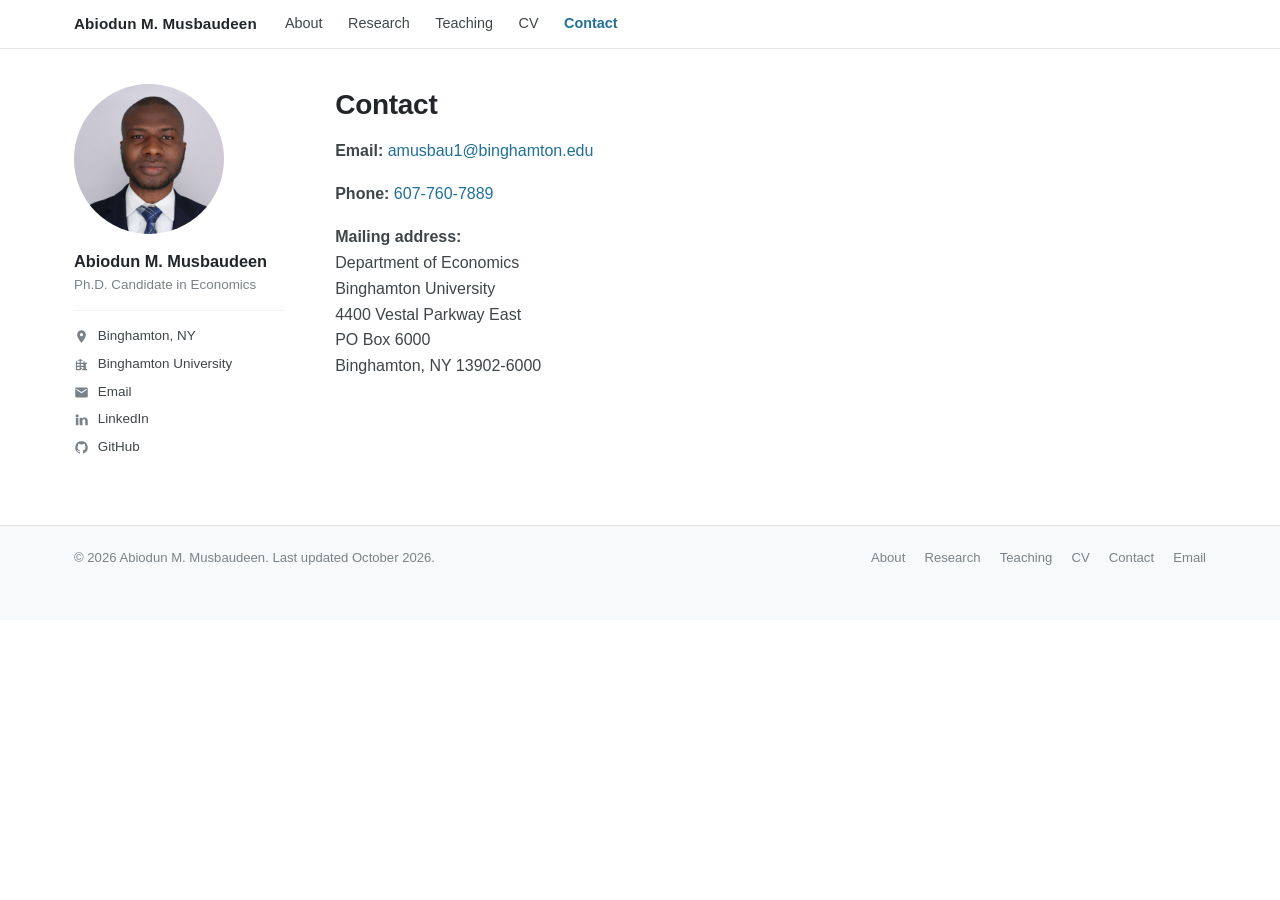
==== contact.html @ 8efd1ab5 "Keep references at end and add committee summary near top" ====
<!DOCTYPE html>
<html lang="en">
<head>
<meta charset="utf-8">
<meta name="viewport" content="width=device-width, initial-scale=1">
<title>Contact | Abiodun M. Musbaudeen</title>
<meta name="description" content="Contact Abiodun M. Musbaudeen, Economics Ph.D. candidate at Binghamton University. Email, phone number, and department mailing address.">
<link rel="canonical" href="https://abiodunmusbaudeen.com/contact.html">
<link rel="icon" href="assets/img/favicon.svg" type="image/svg+xml">

<meta property="og:type" content="website">
<meta property="og:title" content="Contact | Abiodun M. Musbaudeen">
<meta property="og:description" content="Contact Abiodun M. Musbaudeen, Economics Ph.D. candidate at Binghamton University. Email, phone number, and department mailing address.">
<meta property="og:url" content="https://abiodunmusbaudeen.com/contact.html">
<meta property="og:image" content="https://abiodunmusbaudeen.com/assets/img/og-card.png">
<meta property="og:image:width" content="1200">
<meta property="og:image:height" content="630">
<meta name="twitter:card" content="summary_large_image">
<meta name="twitter:title" content="Contact | Abiodun M. Musbaudeen">
<meta name="twitter:description" content="Contact Abiodun M. Musbaudeen, Economics Ph.D. candidate at Binghamton University. Email, phone number, and department mailing address.">
<meta name="twitter:image" content="https://abiodunmusbaudeen.com/assets/img/og-card.png">

<link rel="stylesheet" href="assets/css/style.css">
</head>
<body>
<a class="skip" href="#main">Skip to content</a>

<header class="masthead">
  <div class="masthead-inner">
    <a class="site-name" href="index.html">Abiodun M. Musbaudeen</a>
    <nav aria-label="Primary">
      <ul>
        <li><a href="index.html">About</a></li>
        <li><a href="research.html">Research</a></li>
        <li><a href="teaching.html">Teaching</a></li>
        <li><a href="files/cv.pdf?v=20261104-committee-summary">CV</a></li>
        <li><a href="contact.html" aria-current="page">Contact</a></li>
      </ul>
    </nav>
  </div>
</header>

<div class="layout">

  <aside class="author">
    <img class="avatar" src="assets/img/portrait.jpg" width="300" height="300"
         alt="Abiodun M. Musbaudeen">
    <p class="name">Abiodun M. Musbaudeen</p>
    <p class="title">Ph.D. Candidate in Economics</p>
    <ul>
      <li>
        <svg viewBox="0 0 24 24" aria-hidden="true"><path d="M12 2C8.1 2 5 5.1 5 9c0 5.2 7 13 7 13s7-7.8 7-13c0-3.9-3.1-7-7-7zm0 9.5A2.5 2.5 0 1 1 12 6.5a2.5 2.5 0 0 1 0 5z"/></svg>
        <span>Binghamton, NY</span>
      </li>
      <li>
        <svg viewBox="0 0 24 24" aria-hidden="true"><path d="M3 21V7l7-4 7 4v2h4v12h-8v-4h-2v4H3zm2-2h4v-3H5v3zm0-5h4v-3H5v3zm0-5h4V6H5v3zm6 10h4v-3h-4v3zm0-5h4v-3h-4v3zm0-5h4V6h-4v3zm8 10h2v-8h-2v8z"/></svg>
        <span>Binghamton University</span>
      </li>
      <li>
        <svg viewBox="0 0 24 24" aria-hidden="true"><path d="M20 4H4a2 2 0 0 0-2 2v12a2 2 0 0 0 2 2h16a2 2 0 0 0 2-2V6a2 2 0 0 0-2-2zm0 4-8 5-8-5V6l8 5 8-5v2z"/></svg>
        <a href="mailto:amusbau1@binghamton.edu">Email</a>
      </li>
      <li>
        <svg viewBox="0 0 24 24" aria-hidden="true"><path d="M4.98 3.5a2.5 2.5 0 1 0 0 5 2.5 2.5 0 0 0 0-5zM3 9h4v12H3V9zm6 0h3.8v1.7h.05c.53-1 1.83-2.05 3.76-2.05C20.6 8.65 22 10.6 22 14v7h-4v-6.2c0-1.5-.03-3.4-2.07-3.4-2.08 0-2.4 1.6-2.4 3.3V21H9V9z"/></svg>
        <a href="https://www.linkedin.com/in/abiodun-m-musbaudeen-35640b6a/">LinkedIn</a>
      </li>
      <li>
        <svg viewBox="0 0 24 24" aria-hidden="true"><path d="M12 2a10 10 0 0 0-3.16 19.49c.5.09.68-.22.68-.48v-1.7c-2.78.6-3.37-1.34-3.37-1.34-.45-1.16-1.11-1.47-1.11-1.47-.91-.62.07-.6.07-.6 1 .07 1.53 1.03 1.53 1.03.9 1.53 2.34 1.09 2.91.83.09-.65.35-1.09.63-1.34-2.22-.25-4.56-1.11-4.56-4.94 0-1.09.39-1.98 1.03-2.68-.1-.25-.45-1.27.1-2.65 0 0 .84-.27 2.75 1.02a9.5 9.5 0 0 1 5 0c1.91-1.29 2.75-1.02 2.75-1.02.55 1.38.2 2.4.1 2.65.64.7 1.03 1.59 1.03 2.68 0 3.84-2.34 4.69-4.57 4.94.36.31.68.92.68 1.85v2.74c0 .27.18.58.69.48A10 10 0 0 0 12 2z"/></svg>
        <a href="https://github.com/abiodunmusbaudeen">GitHub</a>
      </li>
    </ul>
  </aside>

  <main class="content" id="main">

    <h1>Contact</h1>
      <p><strong>Email:</strong> <a href="mailto:amusbau1@binghamton.edu">amusbau1@binghamton.edu</a></p>
      <p><strong>Phone:</strong> <a href="tel:+16077607889">607-760-7889</a></p>
      <p>
        <strong>Mailing address:</strong><br>
        Department of Economics<br>
        Binghamton University<br>
        4400 Vestal Parkway East<br>
        PO Box 6000<br>
        Binghamton, NY 13902-6000
      </p>
  </main>
</div>

<footer class="site-footer">
  <div class="inner">
    <p>&copy; 2026 Abiodun M. Musbaudeen. Last updated October 2026.</p>
    <div class="links">
      <a href="index.html">About</a>
      <a href="research.html">Research</a>
      <a href="teaching.html">Teaching</a>
      <a href="files/cv.pdf?v=20261104-committee-summary">CV</a>
      <a href="contact.html">Contact</a>
      <a href="mailto:amusbau1@binghamton.edu">Email</a>
    </div>
  </div>
</footer>
<!-- Cloudflare Web Analytics --><script defer src='https://static.cloudflareinsights.com/beacon.min.js' data-cf-beacon='{"token": "e191a6c6ba9b41e5affc2aa4573480d8"}'></script><!-- End Cloudflare Web Analytics -->
</body>
</html>
---- assets/css/style.css ----
/* ==========================================================================
   Abiodun M. Musbaudeen — academic site
   Light only. No JavaScript. No external requests.
   ========================================================================== */

:root {
  color-scheme: light only;

  --paper:     #ffffff;
  --ink:       #3f4548;
  --ink-strong:#222629;
  --ink-muted: #7a8288;
  --rule:      #e4e6e8;
  --rule-soft: #f0f1f2;
  --accent:    #1f6f99;
  --accent-dk: #14506f;
  --wash:      #f8f9fa;

  --sans: -apple-system, BlinkMacSystemFont, "Segoe UI", Roboto,
          "Helvetica Neue", Helvetica, Arial, sans-serif;
}

*, *::before, *::after { box-sizing: border-box; }

html { -webkit-text-size-adjust: 100%; scroll-behavior: smooth; }

body {
  margin: 0;
  background: var(--paper);
  color: var(--ink);
  font-family: var(--sans);
  font-size: 16px;
  line-height: 1.62;
  -webkit-font-smoothing: antialiased;
}

a { color: var(--accent); text-decoration: none; }
a:hover, a:focus-visible { color: var(--accent-dk); text-decoration: underline; }
:focus-visible { outline: 2px solid var(--accent); outline-offset: 2px; }

.skip {
  position: absolute; left: -9999px;
  background: #fff; color: var(--ink-strong);
  padding: 0.6rem 1rem; border: 1px solid var(--rule); z-index: 50;
}
.skip:focus { left: 1rem; top: 1rem; }

/* ---------- masthead --------------------------------------------------- */

.masthead {
  position: sticky; top: 0; z-index: 20;
  background: rgba(255,255,255,0.97);
  border-bottom: 1px solid var(--rule);
}
.masthead-inner {
  max-width: 1180px; margin: 0 auto;
  padding: 0 1.5rem;
  display: flex; align-items: center; flex-wrap: wrap;
  gap: 0 1.75rem;
  min-height: 48px;
}
.site-name {
  font-weight: 700; font-size: 0.95rem;
  color: var(--ink-strong); letter-spacing: 0.01em;
  padding: 0.6rem 0;
}
.site-name:hover { color: var(--accent); text-decoration: none; }

.masthead nav ul {
  list-style: none; margin: 0; padding: 0;
  display: flex; flex-wrap: wrap; gap: 0 1.6rem;
}
.masthead nav a {
  display: block; padding: 0.6rem 0;
  font-size: 0.9rem; color: var(--ink);
}
.masthead nav a:hover { color: var(--accent); text-decoration: none; }
.masthead nav a[aria-current="page"] { color: var(--accent); font-weight: 600; }

/* ---------- layout ----------------------------------------------------- */

.layout {
  max-width: 1180px; margin: 0 auto;
  padding: 2.2rem 1.5rem 4rem;
  display: grid;
  grid-template-columns: 210px minmax(0, 1fr);
  gap: 0 3.2rem;
  align-items: start;
}

/* ---------- author sidebar --------------------------------------------- */

.author {
  position: sticky; top: 72px;
  font-size: 0.84rem;
  line-height: 1.5;
}
.author img.avatar {
  width: 150px; height: 150px;
  border-radius: 50%;
  object-fit: cover;
  display: block;
  margin: 0 0 1.05rem;
}
.author .name {
  font-size: 1.02rem; font-weight: 700;
  color: var(--ink-strong);
  margin: 0 0 0.15rem;
  line-height: 1.3;
}
.author .title {
  color: var(--ink-muted);
  margin: 0 0 0.95rem;
}
.author ul {
  list-style: none; margin: 0; padding: 0;
  border-top: 1px solid var(--rule-soft);
  padding-top: 0.7rem;
}
.author li {
  display: flex; align-items: flex-start; gap: 0.55rem;
  padding: 0.24rem 0;
}
.author li svg {
  width: 15px; height: 15px; flex: 0 0 15px;
  margin-top: 0.19rem;
  fill: var(--ink-muted);
}
.author li a { color: var(--ink); }
.author li a:hover { color: var(--accent); }

/* ---------- content ---------------------------------------------------- */

.content { min-width: 0; padding-top: 0.2rem; }

h1 {
  font-size: 1.75rem; font-weight: 700;
  color: var(--ink-strong);
  letter-spacing: -0.01em;
  margin: 0 0 1rem;
  line-height: 1.25;
}
h2 {
  font-size: 1.22rem; font-weight: 700;
  color: var(--ink-strong);
  margin: 2.3rem 0 0.85rem;
  padding-bottom: 0.4rem;
  border-bottom: 1px solid var(--rule);
}
h3 {
  font-size: 1.04rem; font-weight: 600;
  color: var(--ink-strong);
  margin: 0 0 0.25rem; line-height: 1.4;
}

p { margin: 0 0 1.05rem; }
.content > p:last-child { margin-bottom: 0; }

.muted { color: var(--ink-muted); }
.small { font-size: 0.9rem; }

ul.plain { list-style: none; margin: 0 0 1.1rem; padding: 0; }
ul.bullets { margin: 0 0 1.15rem; padding-left: 1.25rem; }
ul.bullets li { margin-bottom: 0.3rem; }

/* ---------- papers ----------------------------------------------------- */

.paper {
  padding-bottom: 1.6rem;
  margin-bottom: 1.6rem;
  border-bottom: 1px solid var(--rule-soft);
}
.paper:last-child { border-bottom: 0; margin-bottom: 0; padding-bottom: 0; }

.paper .ptitle {
  font-size: 1.08rem; font-weight: 700;
  color: var(--accent);
  margin: 0 0 0.3rem; line-height: 1.4;
}
.paper .ptitle a { color: var(--accent); text-decoration: underline; }

.paper .coauthors { font-size: 0.92rem; margin: 0 0 0.25rem; }
.paper .venue { font-size: 0.92rem; margin: 0 0 0.25rem; }
.paper .venue em { font-style: italic; }
.paper .pstatus {
  font-size: 0.92rem; font-style: italic;
  color: var(--ink-muted);
  margin: 0 0 0.55rem;
}
.paper .plinks {
  font-size: 0.88rem; margin: 0 0 0.55rem;
  display: flex; flex-wrap: wrap; gap: 0.3rem 1.1rem;
}
.abstract-label {
  font-size: 0.85rem; font-weight: 700;
  color: var(--ink-strong);
  border-bottom: 1px solid var(--rule);
  display: inline-block;
  margin: 0.2rem 0 0.5rem;
  padding-bottom: 0.1rem;
}
.paper .abstract { font-size: 0.94rem; margin: 0 0 0.6rem; }

.jmp-flag {
  display: inline-block;
  font-size: 0.72rem; font-weight: 700;
  letter-spacing: 0.06em; text-transform: uppercase;
  color: #fff; background: var(--accent);
  border-radius: 2px;
  padding: 0.12rem 0.45rem;
  margin-bottom: 0.45rem;
}

/* ---------- lists and tables ------------------------------------------- */

.entry-list { list-style: none; margin: 0 0 1rem; padding: 0; }
.entry-list li {
  display: flex; justify-content: space-between; align-items: baseline;
  gap: 1.5rem; padding: 0.45rem 0;
  border-bottom: 1px solid var(--rule-soft);
  font-size: 0.94rem;
}
.entry-list li:last-child { border-bottom: 0; }
.entry-list .when { color: var(--ink-muted); font-size: 0.86rem; white-space: nowrap; }

.table-scroll { overflow-x: auto; margin-bottom: 1.2rem; }
table { width: 100%; border-collapse: collapse; font-size: 0.91rem; }
thead th {
  font-size: 0.75rem; font-weight: 700;
  letter-spacing: 0.05em; text-transform: uppercase;
  color: var(--ink-muted); text-align: left;
  padding: 0 0.85rem 0.45rem 0;
  border-bottom: 2px solid var(--rule);
  white-space: nowrap;
}
tbody td {
  padding: 0.5rem 0.85rem 0.5rem 0;
  border-bottom: 1px solid var(--rule-soft);
  vertical-align: top;
}
tbody tr:last-child td { border-bottom: 0; }
td.term { white-space: nowrap; color: var(--ink-muted); }
td.who { white-space: nowrap; }

.note {
  background: var(--wash);
  border-left: 3px solid var(--rule);
  padding: 0.85rem 1.1rem;
  font-size: 0.93rem;
  margin-bottom: 1.1rem;
}

.doc-links {
  display: flex; flex-wrap: wrap; gap: 0.4rem 1.4rem;
  font-size: 0.92rem; margin: 0 0 1.1rem;
}

/* ---------- footer ----------------------------------------------------- */

.site-footer {
  border-top: 1px solid var(--rule);
  background: var(--wash);
}
.site-footer .inner {
  max-width: 1180px; margin: 0 auto;
  padding: 1.3rem 1.5rem 2.2rem;
  display: flex; flex-wrap: wrap;
  justify-content: space-between; gap: 0.6rem 1.5rem;
  font-size: 0.82rem; color: var(--ink-muted);
}
.site-footer a { color: var(--ink-muted); }
.site-footer a:hover { color: var(--accent); }
.site-footer .links { display: flex; flex-wrap: wrap; gap: 1.2rem; }

/* ---------- responsive ------------------------------------------------- */

@media (max-width: 860px) {
  .layout {
    grid-template-columns: 1fr;
    gap: 1.8rem;
    padding-top: 1.8rem;
  }
  .author {
    position: static;
    display: grid;
    grid-template-columns: 110px minmax(0,1fr);
    gap: 0 1.2rem;
    align-items: start;
    padding-bottom: 1.4rem;
    border-bottom: 1px solid var(--rule);
  }
  .author img.avatar { width: 110px; height: 110px; margin-bottom: 0; }
  .author .name, .author .title { grid-column: 2; }
  .author ul { grid-column: 2; border-top: 0; padding-top: 0.2rem; }
  .entry-list li { flex-direction: column; gap: 0.1rem; }
  h1 { font-size: 1.5rem; }
}

@media (max-width: 480px) {
  .author { grid-template-columns: 1fr; gap: 1rem; }
  .author .name, .author .title, .author ul { grid-column: 1; }
}

/* ---------- print ------------------------------------------------------ */

@media print {
  .masthead, .site-footer, .skip, .doc-links, .paper .plinks { display: none; }
  .layout { display: block; max-width: none; padding: 0; }
  .author { position: static; margin-bottom: 1.5rem; }
  body { font-size: 10.5pt; color: #000; }
  a { color: #000; text-decoration: none; }
  .paper { break-inside: avoid; }
}
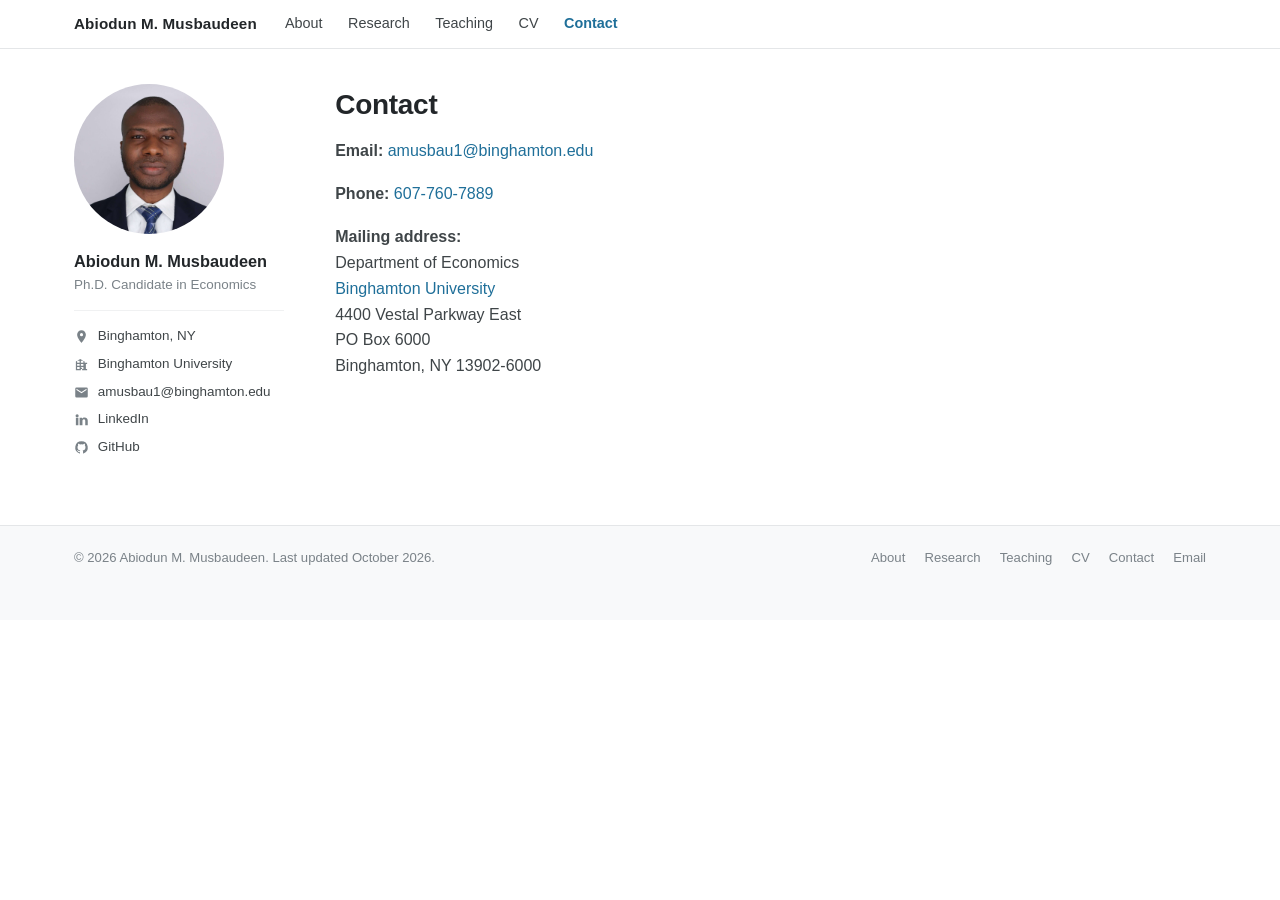
==== commit dfaca014: "Link university affiliation, email address, and directions" ====
--- a/contact.html
+++ b/contact.html
@@ -33,7 +33,7 @@
         <li><a href="index.html">About</a></li>
         <li><a href="research.html">Research</a></li>
         <li><a href="teaching.html">Teaching</a></li>
-        <li><a href="files/cv.pdf?v=20261104-committee-summary">CV</a></li>
+        <li><a href="files/cv.pdf?v=20261125-jmp-question">CV</a></li>
         <li><a href="contact.html" aria-current="page">Contact</a></li>
       </ul>
     </nav>
@@ -50,19 +50,19 @@
     <ul>
       <li>
         <svg viewBox="0 0 24 24" aria-hidden="true"><path d="M12 2C8.1 2 5 5.1 5 9c0 5.2 7 13 7 13s7-7.8 7-13c0-3.9-3.1-7-7-7zm0 9.5A2.5 2.5 0 1 1 12 6.5a2.5 2.5 0 0 1 0 5z"/></svg>
-        <span>Binghamton, NY</span>
+        <a href="https://www.google.com/maps/dir/?api=1&amp;destination=Binghamton%2C%20NY" aria-label="Binghamton, NY directions on Google Maps">Binghamton, NY</a>
       </li>
       <li>
         <svg viewBox="0 0 24 24" aria-hidden="true"><path d="M3 21V7l7-4 7 4v2h4v12h-8v-4h-2v4H3zm2-2h4v-3H5v3zm0-5h4v-3H5v3zm0-5h4V6H5v3zm6 10h4v-3h-4v3zm0-5h4v-3h-4v3zm0-5h4V6h-4v3zm8 10h2v-8h-2v8z"/></svg>
-        <span>Binghamton University</span>
+        <a href="https://www.binghamton.edu/">Binghamton University</a>
       </li>
       <li>
         <svg viewBox="0 0 24 24" aria-hidden="true"><path d="M20 4H4a2 2 0 0 0-2 2v12a2 2 0 0 0 2 2h16a2 2 0 0 0 2-2V6a2 2 0 0 0-2-2zm0 4-8 5-8-5V6l8 5 8-5v2z"/></svg>
-        <a href="mailto:amusbau1@binghamton.edu">Email</a>
+        <a href="mailto:amusbau1@binghamton.edu">amusbau1@binghamton.edu</a>
       </li>
       <li>
         <svg viewBox="0 0 24 24" aria-hidden="true"><path d="M4.98 3.5a2.5 2.5 0 1 0 0 5 2.5 2.5 0 0 0 0-5zM3 9h4v12H3V9zm6 0h3.8v1.7h.05c.53-1 1.83-2.05 3.76-2.05C20.6 8.65 22 10.6 22 14v7h-4v-6.2c0-1.5-.03-3.4-2.07-3.4-2.08 0-2.4 1.6-2.4 3.3V21H9V9z"/></svg>
-        <a href="https://www.linkedin.com/in/abiodun-m-musbaudeen-35640b6a/">LinkedIn</a>
+        <a href="https://www.linkedin.com/in/abiodun-musbaudeen-35640b6a/">LinkedIn</a>
       </li>
       <li>
         <svg viewBox="0 0 24 24" aria-hidden="true"><path d="M12 2a10 10 0 0 0-3.16 19.49c.5.09.68-.22.68-.48v-1.7c-2.78.6-3.37-1.34-3.37-1.34-.45-1.16-1.11-1.47-1.11-1.47-.91-.62.07-.6.07-.6 1 .07 1.53 1.03 1.53 1.03.9 1.53 2.34 1.09 2.91.83.09-.65.35-1.09.63-1.34-2.22-.25-4.56-1.11-4.56-4.94 0-1.09.39-1.98 1.03-2.68-.1-.25-.45-1.27.1-2.65 0 0 .84-.27 2.75 1.02a9.5 9.5 0 0 1 5 0c1.91-1.29 2.75-1.02 2.75-1.02.55 1.38.2 2.4.1 2.65.64.7 1.03 1.59 1.03 2.68 0 3.84-2.34 4.69-4.57 4.94.36.31.68.92.68 1.85v2.74c0 .27.18.58.69.48A10 10 0 0 0 12 2z"/></svg>
@@ -79,7 +79,7 @@
       <p>
         <strong>Mailing address:</strong><br>
         Department of Economics<br>
-        Binghamton University<br>
+        <a href="https://www.binghamton.edu/">Binghamton University</a><br>
         4400 Vestal Parkway East<br>
         PO Box 6000<br>
         Binghamton, NY 13902-6000
@@ -94,7 +94,7 @@
       <a href="index.html">About</a>
       <a href="research.html">Research</a>
       <a href="teaching.html">Teaching</a>
-      <a href="files/cv.pdf?v=20261104-committee-summary">CV</a>
+      <a href="files/cv.pdf?v=20261125-jmp-question">CV</a>
       <a href="contact.html">Contact</a>
       <a href="mailto:amusbau1@binghamton.edu">Email</a>
     </div>
